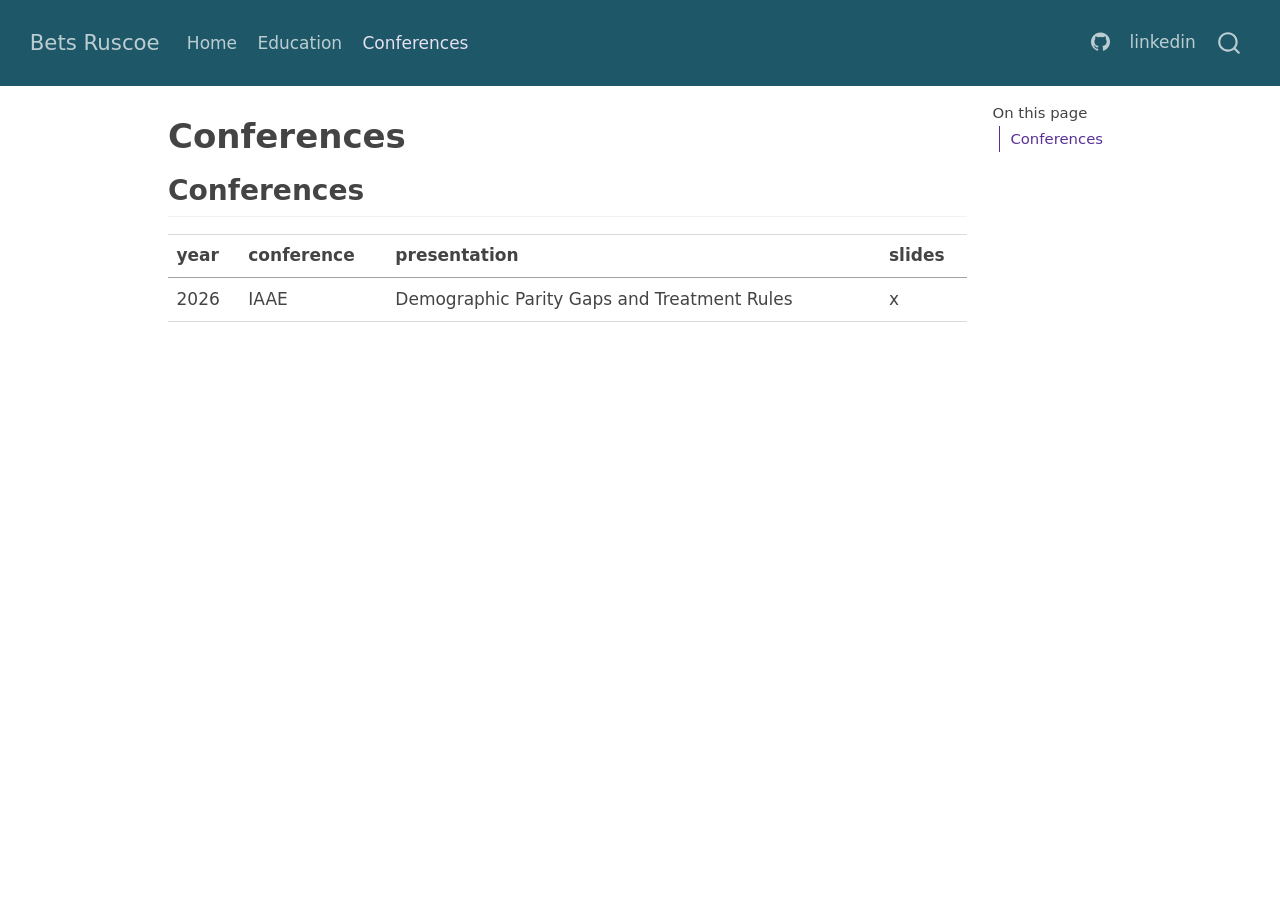
==== docs/conferences.html @ eeac2e75 "slides" ====
<!DOCTYPE html>
<html xmlns="http://www.w3.org/1999/xhtml" lang="en" xml:lang="en"><head>

<meta charset="utf-8">
<meta name="generator" content="quarto-1.9.38">

<meta name="viewport" content="width=device-width, initial-scale=1.0, user-scalable=yes">


<title>Conferences – Bets Ruscoe</title>
<style>
/* Default styles provided by pandoc.
** See https://pandoc.org/MANUAL.html#variables-for-html for config info.
*/
code{white-space: pre-wrap;}
span.smallcaps{font-variant: small-caps;}
div.columns{display: flex; gap: min(4vw, 1.5em);}
div.column{flex: auto; overflow-x: auto;}
div.hanging-indent{margin-left: 1.5em; text-indent: -1.5em;}
ul.task-list{list-style: none;}
ul.task-list li input[type="checkbox"] {
  width: 0.8em;
  margin: 0 0.8em 0.2em -1em; /* quarto-specific, see https://github.com/quarto-dev/quarto-cli/issues/4556 */ 
  vertical-align: middle;
}
</style>


<script src="site_libs/quarto-nav/quarto-nav.js"></script>
<script src="site_libs/quarto-nav/headroom.min.js"></script>
<script src="site_libs/clipboard/clipboard.min.js"></script>
<script src="site_libs/quarto-search/autocomplete.umd.js"></script>
<script src="site_libs/quarto-search/fuse.min.js"></script>
<script src="site_libs/quarto-search/quarto-search.js"></script>
<meta name="quarto:offset" content="./">
<link href="./logo.png" rel="icon" type="image/png">
<script src="site_libs/quarto-html/quarto.js" type="module"></script>
<script src="site_libs/quarto-html/tabsets/tabsets.js" type="module"></script>
<script src="site_libs/quarto-html/popper.min.js"></script>
<script src="site_libs/quarto-html/tippy.umd.min.js"></script>
<script src="site_libs/quarto-html/anchor.min.js"></script>
<link href="site_libs/quarto-html/tippy.css" rel="stylesheet">
<link href="site_libs/quarto-html/quarto-syntax-highlighting-15634bcf2e68342d4ad2dfa704d543f6.css" rel="stylesheet" id="quarto-text-highlighting-styles">
<script src="site_libs/bootstrap/bootstrap.min.js"></script>
<link href="site_libs/bootstrap/bootstrap-icons.css" rel="stylesheet">
<link href="site_libs/bootstrap/bootstrap-b3fea41be55479b2103446abf1957c11.min.css" rel="stylesheet" append-hash="true" id="quarto-bootstrap" data-mode="light">
<script id="quarto-search-options" type="application/json">{
  "location": "navbar",
  "copy-button": false,
  "collapse-after": 3,
  "panel-placement": "end",
  "type": "overlay",
  "limit": 50,
  "keyboard-shortcut": [
    "f",
    "/",
    "s"
  ],
  "show-item-context": false,
  "language": {
    "search-no-results-text": "No results",
    "search-matching-documents-text": "matching documents",
    "search-copy-link-title": "Copy link to search",
    "search-hide-matches-text": "Hide additional matches",
    "search-more-match-text": "more match in this document",
    "search-more-matches-text": "more matches in this document",
    "search-clear-button-title": "Clear",
    "search-text-placeholder": "",
    "search-detached-cancel-button-title": "Cancel",
    "search-submit-button-title": "Submit",
    "search-label": "Search"
  }
}</script>


</head>

<body class="nav-fixed quarto-light">

<div id="quarto-search-results"></div>
  <header id="quarto-header" class="headroom fixed-top">
    <nav class="navbar navbar-expand-lg " data-bs-theme="dark">
      <div class="navbar-container container-fluid">
      <div class="navbar-brand-container mx-auto">
    <a class="navbar-brand" href="./index.html">
    <span class="navbar-title">Bets Ruscoe</span>
    </a>
  </div>
            <div id="quarto-search" class="" title="Search"></div>
          <button class="navbar-toggler" type="button" data-bs-toggle="collapse" data-bs-target="#navbarCollapse" aria-controls="navbarCollapse" role="menu" aria-expanded="false" aria-label="Toggle navigation" onclick="if (window.quartoToggleHeadroom) { window.quartoToggleHeadroom(); }">
  <span class="navbar-toggler-icon"></span>
</button>
          <div class="collapse navbar-collapse" id="navbarCollapse">
            <ul class="navbar-nav navbar-nav-scroll me-auto">
  <li class="nav-item">
    <a class="nav-link" href="./index.html"> 
<span class="menu-text">Home</span></a>
  </li>  
  <li class="nav-item">
    <a class="nav-link" href="./education.html"> 
<span class="menu-text">Education</span></a>
  </li>  
  <li class="nav-item">
    <a class="nav-link active" href="./conferences.html" aria-current="page"> 
<span class="menu-text">Conferences</span></a>
  </li>  
</ul>
            <ul class="navbar-nav navbar-nav-scroll ms-auto">
  <li class="nav-item compact">
    <a class="nav-link" href="https://github.com/BetsRuscoe"> <i class="bi bi-github" role="img">
</i> 
<span class="menu-text"></span></a>
  </li>  
  <li class="nav-item">
    <a class="nav-link" href="https://linkedin.com/in/bets-ruscoe-a99a75171"> 
<span class="menu-text">linkedin</span></a>
  </li>  
</ul>
          </div> <!-- /navcollapse -->
            <div class="quarto-navbar-tools">
</div>
      </div> <!-- /container-fluid -->
    </nav>
</header>
<!-- content -->
<div id="quarto-content" class="quarto-container page-columns page-rows-contents page-layout-article page-navbar">
<!-- sidebar -->
<!-- margin-sidebar -->
    <div id="quarto-margin-sidebar" class="sidebar margin-sidebar">
        <nav id="TOC" role="doc-toc" class="toc-active">
    <h2 id="toc-title">On this page</h2>
   
  <ul>
  <li><a href="#conferences" id="toc-conferences" class="nav-link active" data-scroll-target="#conferences">Conferences</a></li>
  </ul>
</nav>
    </div>
<!-- main -->
<main class="content" id="quarto-document-content">

<header id="title-block-header" class="quarto-title-block default">
<div class="quarto-title">
<h1 class="title">Conferences</h1>
</div>



<div class="quarto-title-meta">

    
  
    
  </div>
  


</header>


<section id="conferences" class="level2">
<h2 class="anchored" data-anchor-id="conferences">Conferences</h2>
<table class="caption-top table">
<thead>
<tr class="header">
<th style="text-align: left;">year</th>
<th style="text-align: left;">conference</th>
<th style="text-align: left;">presentation</th>
<th style="text-align: left;">slides</th>
</tr>
</thead>
<tbody>
<tr class="odd">
<td style="text-align: left;">2026</td>
<td style="text-align: left;">IAAE</td>
<td style="text-align: left;">Demographic Parity Gaps and Treatment Rules</td>
<td style="text-align: left;">x</td>
</tr>
</tbody>
</table>


</section>

</main> <!-- /main -->
<script id="quarto-html-after-body" type="application/javascript">
  window.document.addEventListener("DOMContentLoaded", function (event) {
    const icon = "";
    const anchorJS = new window.AnchorJS();
    anchorJS.options = {
      placement: 'right',
      icon: icon
    };
    anchorJS.add('.anchored');
    const isCodeAnnotation = (el) => {
      for (const clz of el.classList) {
        if (clz.startsWith('code-annotation-')) {                     
          return true;
        }
      }
      return false;
    }
    const onCopySuccess = function(e) {
      // button target
      const button = e.trigger;
      // don't keep focus
      button.blur();
      // flash "checked"
      button.classList.add('code-copy-button-checked');
      var currentTitle = button.getAttribute("title");
      button.setAttribute("title", "Copied!");
      let tooltip;
      if (window.bootstrap) {
        button.setAttribute("data-bs-toggle", "tooltip");
        button.setAttribute("data-bs-placement", "left");
        button.setAttribute("data-bs-title", "Copied!");
        tooltip = new bootstrap.Tooltip(button, 
          { trigger: "manual", 
            customClass: "code-copy-button-tooltip",
            offset: [0, -8]});
        tooltip.show();    
      }
      setTimeout(function() {
        if (tooltip) {
          tooltip.hide();
          button.removeAttribute("data-bs-title");
          button.removeAttribute("data-bs-toggle");
          button.removeAttribute("data-bs-placement");
        }
        button.setAttribute("title", currentTitle);
        button.classList.remove('code-copy-button-checked');
      }, 1000);
      // clear code selection
      e.clearSelection();
    }
    const getTextToCopy = function(trigger) {
      const outerScaffold = trigger.parentElement.cloneNode(true);
      const codeEl = outerScaffold.querySelector('code');
      for (const childEl of codeEl.children) {
        if (isCodeAnnotation(childEl)) {
          childEl.remove();
        }
      }
      return codeEl.innerText;
    }
    const clipboard = new window.ClipboardJS('.code-copy-button:not([data-in-quarto-modal])', {
      text: getTextToCopy
    });
    clipboard.on('success', onCopySuccess);
    if (window.document.getElementById('quarto-embedded-source-code-modal')) {
      const clipboardModal = new window.ClipboardJS('.code-copy-button[data-in-quarto-modal]', {
        text: getTextToCopy,
        container: window.document.getElementById('quarto-embedded-source-code-modal')
      });
      clipboardModal.on('success', onCopySuccess);
    }
      var localhostRegex = new RegExp(/^(?:http|https):\/\/localhost\:?[0-9]*\//);
      var mailtoRegex = new RegExp(/^mailto:/);
        var filterRegex = new RegExp("https:\/\/betsruscoe\.org");
      var isInternal = (href) => {
          return filterRegex.test(href) || localhostRegex.test(href) || mailtoRegex.test(href);
      }
      // Inspect non-navigation links and adorn them if external
     var links = window.document.querySelectorAll('a[href]:not(.nav-link):not(.navbar-brand):not(.toc-action):not(.sidebar-link):not(.sidebar-item-toggle):not(.pagination-link):not(.no-external):not([aria-hidden]):not(.dropdown-item):not(.quarto-navigation-tool):not(.about-link)');
      for (var i=0; i<links.length; i++) {
        const link = links[i];
        if (!isInternal(link.href)) {
          // undo the damage that might have been done by quarto-nav.js in the case of
          // links that we want to consider external
          if (link.dataset.originalHref !== undefined) {
            link.href = link.dataset.originalHref;
          }
        }
      }
    function tippyHover(el, contentFn, onTriggerFn, onUntriggerFn) {
      const config = {
        allowHTML: true,
        maxWidth: 500,
        delay: 100,
        arrow: false,
        appendTo: function(el) {
            return el.parentElement;
        },
        interactive: true,
        interactiveBorder: 10,
        theme: 'quarto',
        placement: 'bottom-start',
      };
      if (contentFn) {
        config.content = contentFn;
      }
      if (onTriggerFn) {
        config.onTrigger = onTriggerFn;
      }
      if (onUntriggerFn) {
        config.onUntrigger = onUntriggerFn;
      }
      window.tippy(el, config); 
    }
    const noterefs = window.document.querySelectorAll('a[role="doc-noteref"]');
    for (var i=0; i<noterefs.length; i++) {
      const ref = noterefs[i];
      tippyHover(ref, function() {
        // use id or data attribute instead here
        let href = ref.getAttribute('data-footnote-href') || ref.getAttribute('href');
        try { href = new URL(href).hash; } catch {}
        const id = href.replace(/^#\/?/, "");
        const note = window.document.getElementById(id);
        if (note) {
          return note.innerHTML;
        } else {
          return "";
        }
      });
    }
    const xrefs = window.document.querySelectorAll('a.quarto-xref');
    const processXRef = (id, note) => {
      // Strip column container classes
      const stripColumnClz = (el) => {
        el.classList.remove("page-full", "page-columns");
        if (el.children) {
          for (const child of el.children) {
            stripColumnClz(child);
          }
        }
      }
      stripColumnClz(note)
      if (id === null || id.startsWith('sec-')) {
        // Special case sections, only their first couple elements
        const container = document.createElement("div");
        if (note.children && note.children.length > 2) {
          container.appendChild(note.children[0].cloneNode(true));
          for (let i = 1; i < note.children.length; i++) {
            const child = note.children[i];
            if (child.tagName === "P" && child.innerText === "") {
              continue;
            } else {
              container.appendChild(child.cloneNode(true));
              break;
            }
          }
          if (window.Quarto?.typesetMath) {
            window.Quarto.typesetMath(container);
          }
          return container.innerHTML
        } else {
          if (window.Quarto?.typesetMath) {
            window.Quarto.typesetMath(note);
          }
          return note.innerHTML;
        }
      } else {
        // Remove any anchor links if they are present
        const anchorLink = note.querySelector('a.anchorjs-link');
        if (anchorLink) {
          anchorLink.remove();
        }
        if (window.Quarto?.typesetMath) {
          window.Quarto.typesetMath(note);
        }
        if (note.classList.contains("callout")) {
          return note.outerHTML;
        } else {
          return note.innerHTML;
        }
      }
    }
    for (var i=0; i<xrefs.length; i++) {
      const xref = xrefs[i];
      tippyHover(xref, undefined, function(instance) {
        instance.disable();
        let url = xref.getAttribute('href');
        let hash = undefined; 
        if (url.startsWith('#')) {
          hash = url;
        } else {
          try { hash = new URL(url).hash; } catch {}
        }
        if (hash) {
          const id = hash.replace(/^#\/?/, "");
          const note = window.document.getElementById(id);
          if (note !== null) {
            try {
              const html = processXRef(id, note.cloneNode(true));
              instance.setContent(html);
            } finally {
              instance.enable();
              instance.show();
            }
          } else {
            // See if we can fetch this
            fetch(url.split('#')[0])
            .then(res => res.text())
            .then(html => {
              const parser = new DOMParser();
              const htmlDoc = parser.parseFromString(html, "text/html");
              const note = htmlDoc.getElementById(id);
              if (note !== null) {
                const html = processXRef(id, note);
                instance.setContent(html);
              } 
            }).finally(() => {
              instance.enable();
              instance.show();
            });
          }
        } else {
          // See if we can fetch a full url (with no hash to target)
          // This is a special case and we should probably do some content thinning / targeting
          fetch(url)
          .then(res => res.text())
          .then(html => {
            const parser = new DOMParser();
            const htmlDoc = parser.parseFromString(html, "text/html");
            const note = htmlDoc.querySelector('main.content');
            if (note !== null) {
              // This should only happen for chapter cross references
              // (since there is no id in the URL)
              // remove the first header
              if (note.children.length > 0 && note.children[0].tagName === "HEADER") {
                note.children[0].remove();
              }
              const html = processXRef(null, note);
              instance.setContent(html);
            } 
          }).finally(() => {
            instance.enable();
            instance.show();
          });
        }
      }, function(instance) {
      });
    }
        let selectedAnnoteEl;
        const selectorForAnnotation = ( cell, annotation) => {
          let cellAttr = 'data-code-cell="' + cell + '"';
          let lineAttr = 'data-code-annotation="' +  annotation + '"';
          const selector = 'span[' + cellAttr + '][' + lineAttr + ']';
          return selector;
        }
        const selectCodeLines = (annoteEl) => {
          const doc = window.document;
          const targetCell = annoteEl.getAttribute("data-target-cell");
          const targetAnnotation = annoteEl.getAttribute("data-target-annotation");
          const annoteSpan = window.document.querySelector(selectorForAnnotation(targetCell, targetAnnotation));
          const lines = annoteSpan.getAttribute("data-code-lines").split(",");
          const lineIds = lines.map((line) => {
            return targetCell + "-" + line;
          })
          let top = null;
          let height = null;
          let parent = null;
          if (lineIds.length > 0) {
              //compute the position of the single el (top and bottom and make a div)
              const el = window.document.getElementById(lineIds[0]);
              top = el.offsetTop;
              height = el.offsetHeight;
              parent = el.parentElement.parentElement;
            if (lineIds.length > 1) {
              const lastEl = window.document.getElementById(lineIds[lineIds.length - 1]);
              const bottom = lastEl.offsetTop + lastEl.offsetHeight;
              height = bottom - top;
            }
            if (top !== null && height !== null && parent !== null) {
              // cook up a div (if necessary) and position it 
              let div = window.document.getElementById("code-annotation-line-highlight");
              if (div === null) {
                div = window.document.createElement("div");
                div.setAttribute("id", "code-annotation-line-highlight");
                div.style.position = 'absolute';
                parent.appendChild(div);
              }
              div.style.top = top - 2 + "px";
              div.style.height = height + 4 + "px";
              div.style.left = 0;
              let gutterDiv = window.document.getElementById("code-annotation-line-highlight-gutter");
              if (gutterDiv === null) {
                gutterDiv = window.document.createElement("div");
                gutterDiv.setAttribute("id", "code-annotation-line-highlight-gutter");
                gutterDiv.style.position = 'absolute';
                const codeCell = window.document.getElementById(targetCell);
                const gutter = codeCell.querySelector('.code-annotation-gutter');
                gutter.appendChild(gutterDiv);
              }
              gutterDiv.style.top = top - 2 + "px";
              gutterDiv.style.height = height + 4 + "px";
            }
            selectedAnnoteEl = annoteEl;
          }
        };
        const unselectCodeLines = () => {
          const elementsIds = ["code-annotation-line-highlight", "code-annotation-line-highlight-gutter"];
          elementsIds.forEach((elId) => {
            const div = window.document.getElementById(elId);
            if (div) {
              div.remove();
            }
          });
          selectedAnnoteEl = undefined;
        };
          // Handle positioning of the toggle
      window.addEventListener(
        "resize",
        throttle(() => {
          elRect = undefined;
          if (selectedAnnoteEl) {
            selectCodeLines(selectedAnnoteEl);
          }
        }, 10)
      );
      function throttle(fn, ms) {
      let throttle = false;
      let timer;
        return (...args) => {
          if(!throttle) { // first call gets through
              fn.apply(this, args);
              throttle = true;
          } else { // all the others get throttled
              if(timer) clearTimeout(timer); // cancel #2
              timer = setTimeout(() => {
                fn.apply(this, args);
                timer = throttle = false;
              }, ms);
          }
        };
      }
        // Attach click handler to the DT
        const annoteDls = window.document.querySelectorAll('dt[data-target-cell]');
        for (const annoteDlNode of annoteDls) {
          annoteDlNode.addEventListener('click', (event) => {
            const clickedEl = event.target;
            if (clickedEl !== selectedAnnoteEl) {
              unselectCodeLines();
              const activeEl = window.document.querySelector('dt[data-target-cell].code-annotation-active');
              if (activeEl) {
                activeEl.classList.remove('code-annotation-active');
              }
              selectCodeLines(clickedEl);
              clickedEl.classList.add('code-annotation-active');
            } else {
              // Unselect the line
              unselectCodeLines();
              clickedEl.classList.remove('code-annotation-active');
            }
          });
        }
    const findCites = (el) => {
      const parentEl = el.parentElement;
      if (parentEl) {
        const cites = parentEl.dataset.cites;
        if (cites) {
          return {
            el,
            cites: cites.split(' ')
          };
        } else {
          return findCites(el.parentElement)
        }
      } else {
        return undefined;
      }
    };
    var bibliorefs = window.document.querySelectorAll('a[role="doc-biblioref"]');
    for (var i=0; i<bibliorefs.length; i++) {
      const ref = bibliorefs[i];
      const citeInfo = findCites(ref);
      if (citeInfo) {
        tippyHover(citeInfo.el, function() {
          var popup = window.document.createElement('div');
          citeInfo.cites.forEach(function(cite) {
            var citeDiv = window.document.createElement('div');
            citeDiv.classList.add('hanging-indent');
            citeDiv.classList.add('csl-entry');
            var biblioDiv = window.document.getElementById('ref-' + cite);
            if (biblioDiv) {
              citeDiv.innerHTML = biblioDiv.innerHTML;
            }
            popup.appendChild(citeDiv);
          });
          return popup.innerHTML;
        });
      }
    }
  });
  </script>
</div> <!-- /content -->




</body></html>
---- docs/site_libs/quarto-html/tippy.css ----
.tippy-box[data-animation=fade][data-state=hidden]{opacity:0}[data-tippy-root]{max-width:calc(100vw - 10px)}.tippy-box{position:relative;background-color:#333;color:#fff;border-radius:4px;font-size:14px;line-height:1.4;white-space:normal;outline:0;transition-property:transform,visibility,opacity}.tippy-box[data-placement^=top]>.tippy-arrow{bottom:0}.tippy-box[data-placement^=top]>.tippy-arrow:before{bottom:-7px;left:0;border-width:8px 8px 0;border-top-color:initial;transform-origin:center top}.tippy-box[data-placement^=bottom]>.tippy-arrow{top:0}.tippy-box[data-placement^=bottom]>.tippy-arrow:before{top:-7px;left:0;border-width:0 8px 8px;border-bottom-color:initial;transform-origin:center bottom}.tippy-box[data-placement^=left]>.tippy-arrow{right:0}.tippy-box[data-placement^=left]>.tippy-arrow:before{border-width:8px 0 8px 8px;border-left-color:initial;right:-7px;transform-origin:center left}.tippy-box[data-placement^=right]>.tippy-arrow{left:0}.tippy-box[data-placement^=right]>.tippy-arrow:before{left:-7px;border-width:8px 8px 8px 0;border-right-color:initial;transform-origin:center right}.tippy-box[data-inertia][data-state=visible]{transition-timing-function:cubic-bezier(.54,1.5,.38,1.11)}.tippy-arrow{width:16px;height:16px;color:#333}.tippy-arrow:before{content:"";position:absolute;border-color:transparent;border-style:solid}.tippy-content{position:relative;padding:5px 9px;z-index:1}
---- docs/site_libs/quarto-html/quarto-syntax-highlighting-15634bcf2e68342d4ad2dfa704d543f6.css ----
/* quarto syntax highlight colors */
:root {
  --quarto-hl-ot-color: #003B4F;
  --quarto-hl-at-color: #657422;
  --quarto-hl-ss-color: #20794D;
  --quarto-hl-an-color: #5E5E5E;
  --quarto-hl-fu-color: #4758AB;
  --quarto-hl-st-color: #20794D;
  --quarto-hl-cf-color: #003B4F;
  --quarto-hl-op-color: #5E5E5E;
  --quarto-hl-er-color: #AD0000;
  --quarto-hl-bn-color: #AD0000;
  --quarto-hl-al-color: #AD0000;
  --quarto-hl-va-color: #111111;
  --quarto-hl-bu-color: inherit;
  --quarto-hl-ex-color: inherit;
  --quarto-hl-pp-color: #AD0000;
  --quarto-hl-in-color: #5E5E5E;
  --quarto-hl-vs-color: #20794D;
  --quarto-hl-wa-color: #5E5E5E;
  --quarto-hl-do-color: #5E5E5E;
  --quarto-hl-im-color: #00769E;
  --quarto-hl-ch-color: #20794D;
  --quarto-hl-dt-color: #AD0000;
  --quarto-hl-fl-color: #AD0000;
  --quarto-hl-co-color: #5E5E5E;
  --quarto-hl-cv-color: #5E5E5E;
  --quarto-hl-cn-color: #8f5902;
  --quarto-hl-sc-color: #5E5E5E;
  --quarto-hl-dv-color: #AD0000;
  --quarto-hl-kw-color: #003B4F;
}

/* other quarto variables */
:root {
  --quarto-font-monospace: SFMono-Regular, Menlo, Monaco, Consolas, "Liberation Mono", "Courier New", monospace;
}

/* syntax highlight based on Pandoc's rules */
pre > code.sourceCode > span {
  color: #003B4F;
}

code.sourceCode > span {
  color: #003B4F;
}

div.sourceCode,
div.sourceCode pre.sourceCode {
  color: #003B4F;
}

/* Normal */
code span {
  color: #003B4F;
}

/* Alert */
code span.al {
  color: #AD0000;
  font-style: inherit;
}

/* Annotation */
code span.an {
  color: #5E5E5E;
  font-style: inherit;
}

/* Attribute */
code span.at {
  color: #657422;
  font-style: inherit;
}

/* BaseN */
code span.bn {
  color: #AD0000;
  font-style: inherit;
}

/* BuiltIn */
code span.bu {
  font-style: inherit;
}

/* ControlFlow */
code span.cf {
  color: #003B4F;
  font-weight: bold;
  font-style: inherit;
}

/* Char */
code span.ch {
  color: #20794D;
  font-style: inherit;
}

/* Constant */
code span.cn {
  color: #8f5902;
  font-style: inherit;
}

/* Comment */
code span.co {
  color: #5E5E5E;
  font-style: inherit;
}

/* CommentVar */
code span.cv {
  color: #5E5E5E;
  font-style: italic;
}

/* Documentation */
code span.do {
  color: #5E5E5E;
  font-style: italic;
}

/* DataType */
code span.dt {
  color: #AD0000;
  font-style: inherit;
}

/* DecVal */
code span.dv {
  color: #AD0000;
  font-style: inherit;
}

/* Error */
code span.er {
  color: #AD0000;
  font-style: inherit;
}

/* Extension */
code span.ex {
  font-style: inherit;
}

/* Float */
code span.fl {
  color: #AD0000;
  font-style: inherit;
}

/* Function */
code span.fu {
  color: #4758AB;
  font-style: inherit;
}

/* Import */
code span.im {
  color: #00769E;
  font-style: inherit;
}

/* Information */
code span.in {
  color: #5E5E5E;
  font-style: inherit;
}

/* Keyword */
code span.kw {
  color: #003B4F;
  font-weight: bold;
  font-style: inherit;
}

/* Operator */
code span.op {
  color: #5E5E5E;
  font-style: inherit;
}

/* Other */
code span.ot {
  color: #003B4F;
  font-style: inherit;
}

/* Preprocessor */
code span.pp {
  color: #AD0000;
  font-style: inherit;
}

/* SpecialChar */
code span.sc {
  color: #5E5E5E;
  font-style: inherit;
}

/* SpecialString */
code span.ss {
  color: #20794D;
  font-style: inherit;
}

/* String */
code span.st {
  color: #20794D;
  font-style: inherit;
}

/* Variable */
code span.va {
  color: #111111;
  font-style: inherit;
}

/* VerbatimString */
code span.vs {
  color: #20794D;
  font-style: inherit;
}

/* Warning */
code span.wa {
  color: #5E5E5E;
  font-style: italic;
}

.prevent-inlining {
  content: "</";
}

/*# sourceMappingURL=f23921c56f73e400b49028c9186a1aa0.css.map */
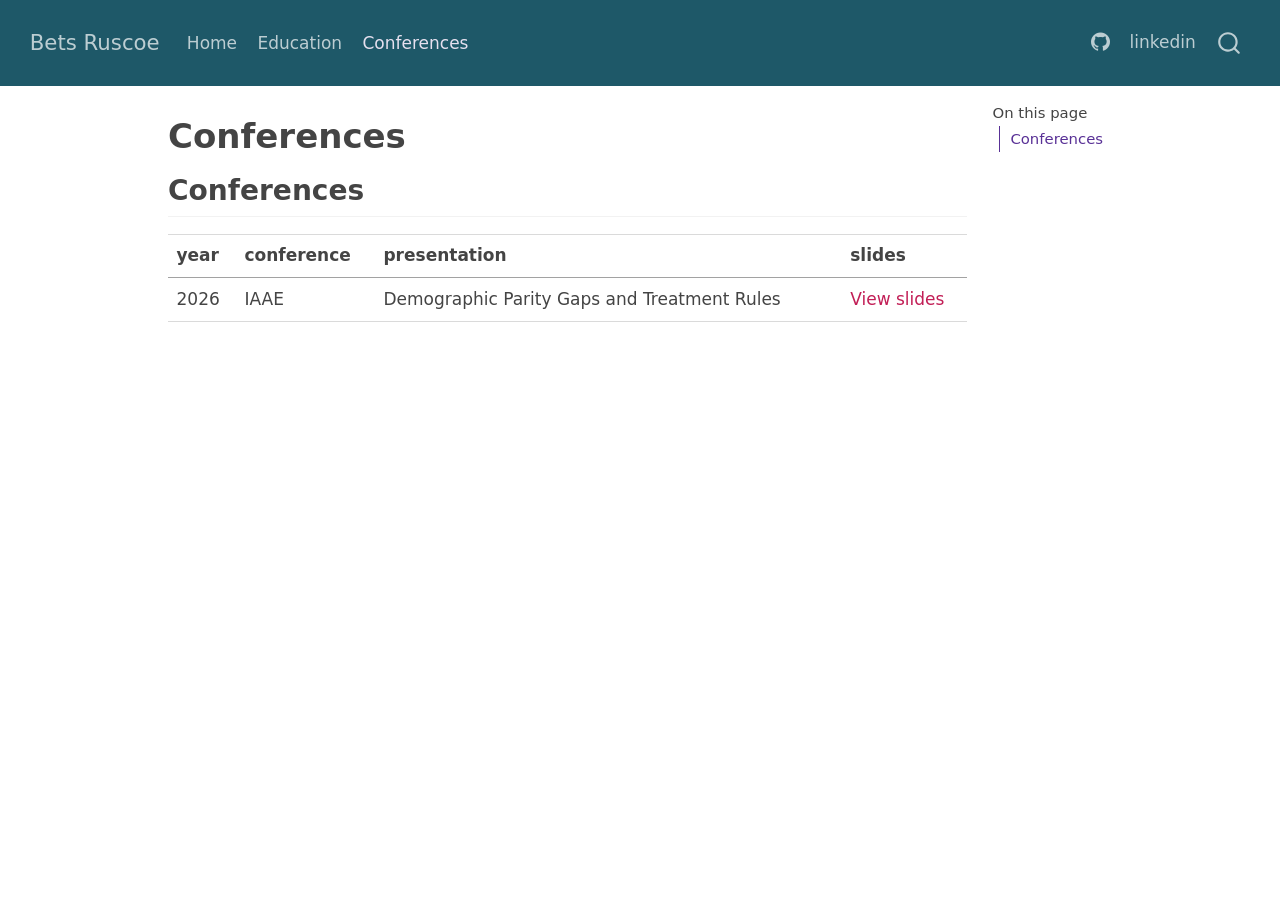
==== commit 5701d341: "slides skeleton" ====
--- a/docs/conferences.html
+++ b/docs/conferences.html
@@ -173,7 +173,7 @@
 <td style="text-align: left;">2026</td>
 <td style="text-align: left;">IAAE</td>
 <td style="text-align: left;">Demographic Parity Gaps and Treatment Rules</td>
-<td style="text-align: left;">x</td>
+<td style="text-align: left;"><a href="slides/presentation_shortened.pdf">View slides</a></td>
 </tr>
 </tbody>
 </table>
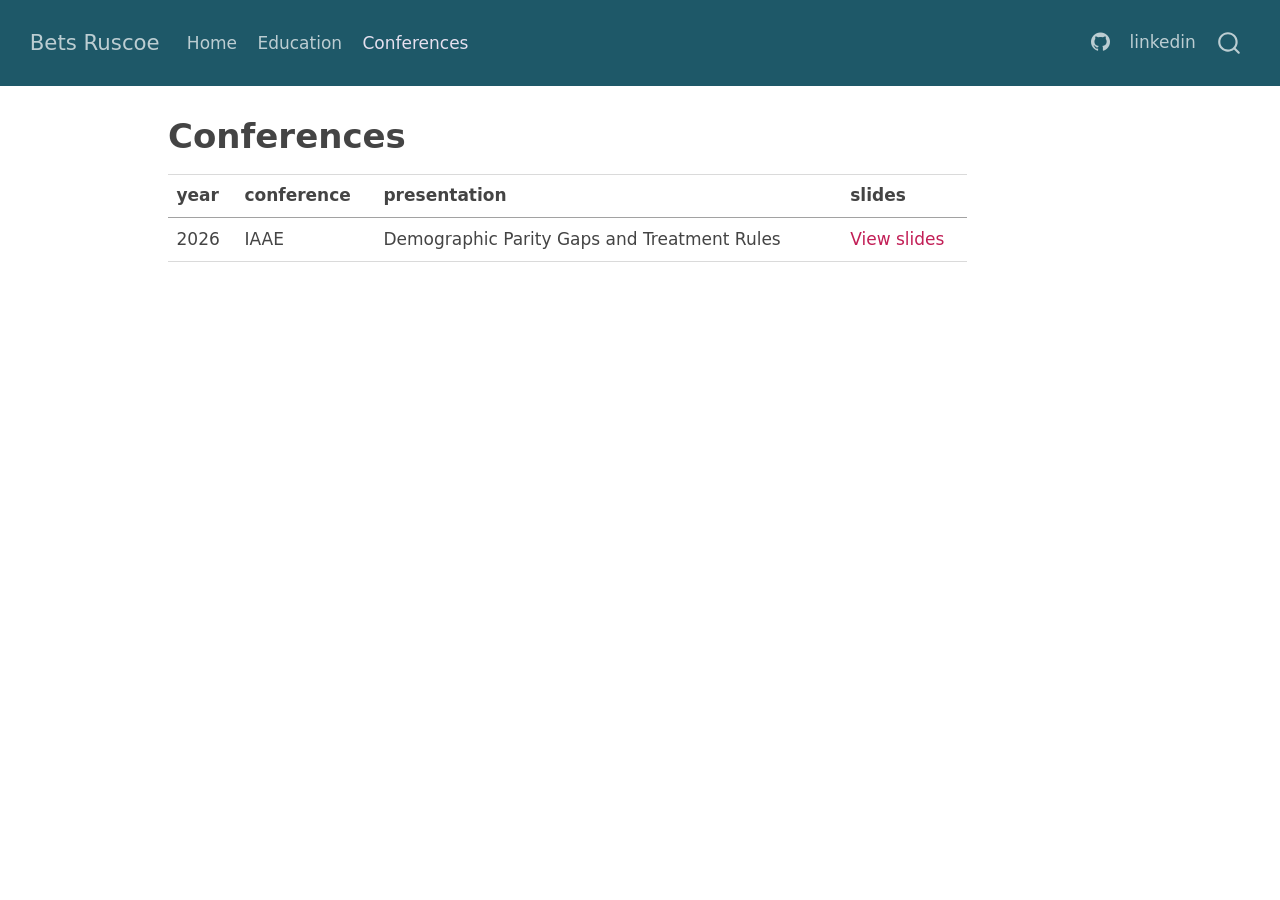
==== commit 87b4e08a: "bio update" ====
--- a/docs/conferences.html
+++ b/docs/conferences.html
@@ -126,14 +126,8 @@
 <div id="quarto-content" class="quarto-container page-columns page-rows-contents page-layout-article page-navbar">
 <!-- sidebar -->
 <!-- margin-sidebar -->
-    <div id="quarto-margin-sidebar" class="sidebar margin-sidebar">
-        <nav id="TOC" role="doc-toc" class="toc-active">
-    <h2 id="toc-title">On this page</h2>
-   
-  <ul>
-  <li><a href="#conferences" id="toc-conferences" class="nav-link active" data-scroll-target="#conferences">Conferences</a></li>
-  </ul>
-</nav>
+    <div id="quarto-margin-sidebar" class="sidebar margin-sidebar zindex-bottom">
+        
     </div>
 <!-- main -->
 <main class="content" id="quarto-document-content">
@@ -157,8 +151,6 @@
 </header>
 
 
-<section id="conferences" class="level2">
-<h2 class="anchored" data-anchor-id="conferences">Conferences</h2>
 <table class="caption-top table">
 <thead>
 <tr class="header">
@@ -179,7 +171,6 @@
 </table>
 
 
-</section>
 
 </main> <!-- /main -->
 <script id="quarto-html-after-body" type="application/javascript">
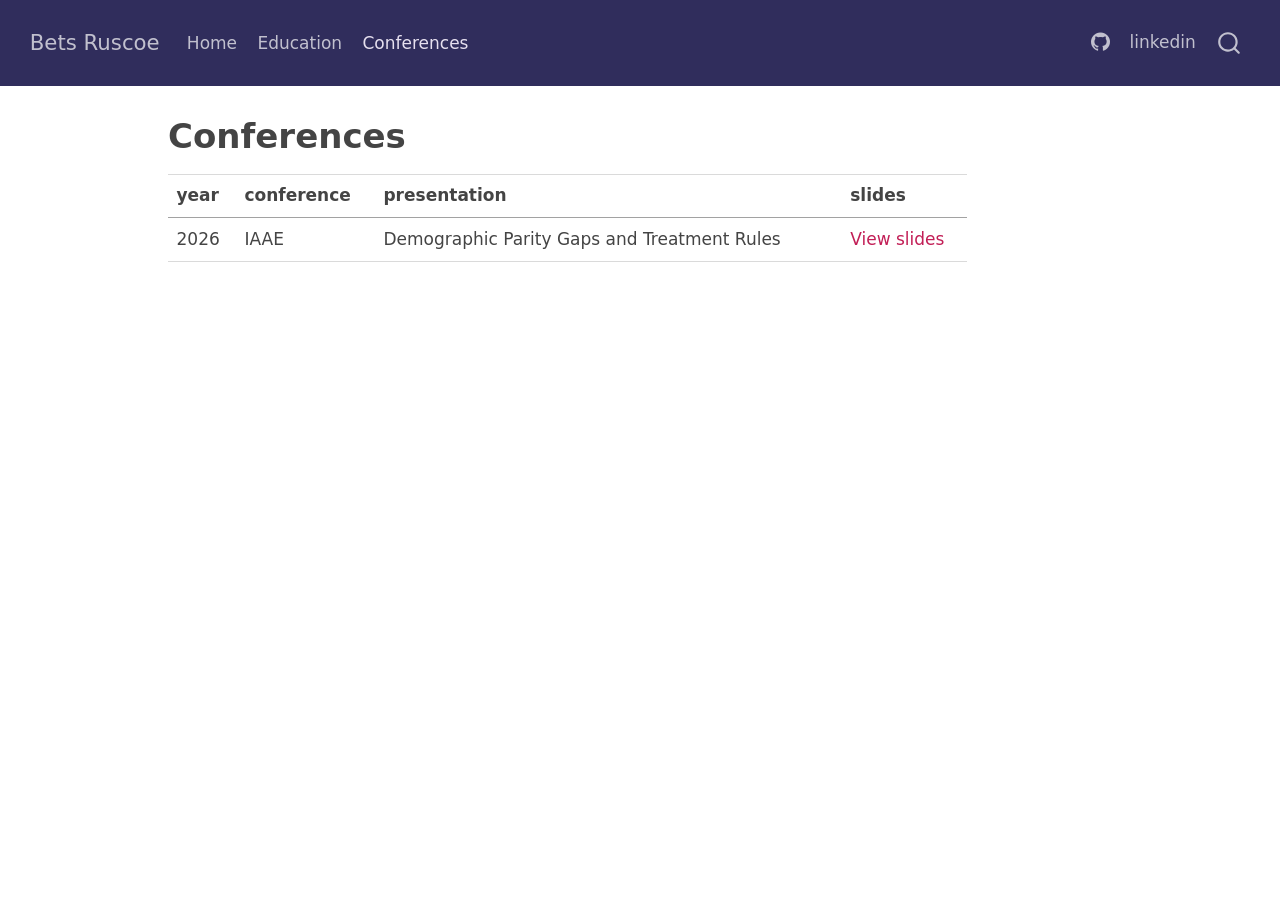
==== commit c77f2bc4: "colour" ====
--- a/docs/conferences.html
+++ b/docs/conferences.html
@@ -43,7 +43,7 @@
 <link href="site_libs/quarto-html/quarto-syntax-highlighting-15634bcf2e68342d4ad2dfa704d543f6.css" rel="stylesheet" id="quarto-text-highlighting-styles">
 <script src="site_libs/bootstrap/bootstrap.min.js"></script>
 <link href="site_libs/bootstrap/bootstrap-icons.css" rel="stylesheet">
-<link href="site_libs/bootstrap/bootstrap-b3fea41be55479b2103446abf1957c11.min.css" rel="stylesheet" append-hash="true" id="quarto-bootstrap" data-mode="light">
+<link href="site_libs/bootstrap/bootstrap-3768eb61d9994c7d1b716c111c6380d6.min.css" rel="stylesheet" append-hash="true" id="quarto-bootstrap" data-mode="light">
 <script id="quarto-search-options" type="application/json">{
   "location": "navbar",
   "copy-button": false,
